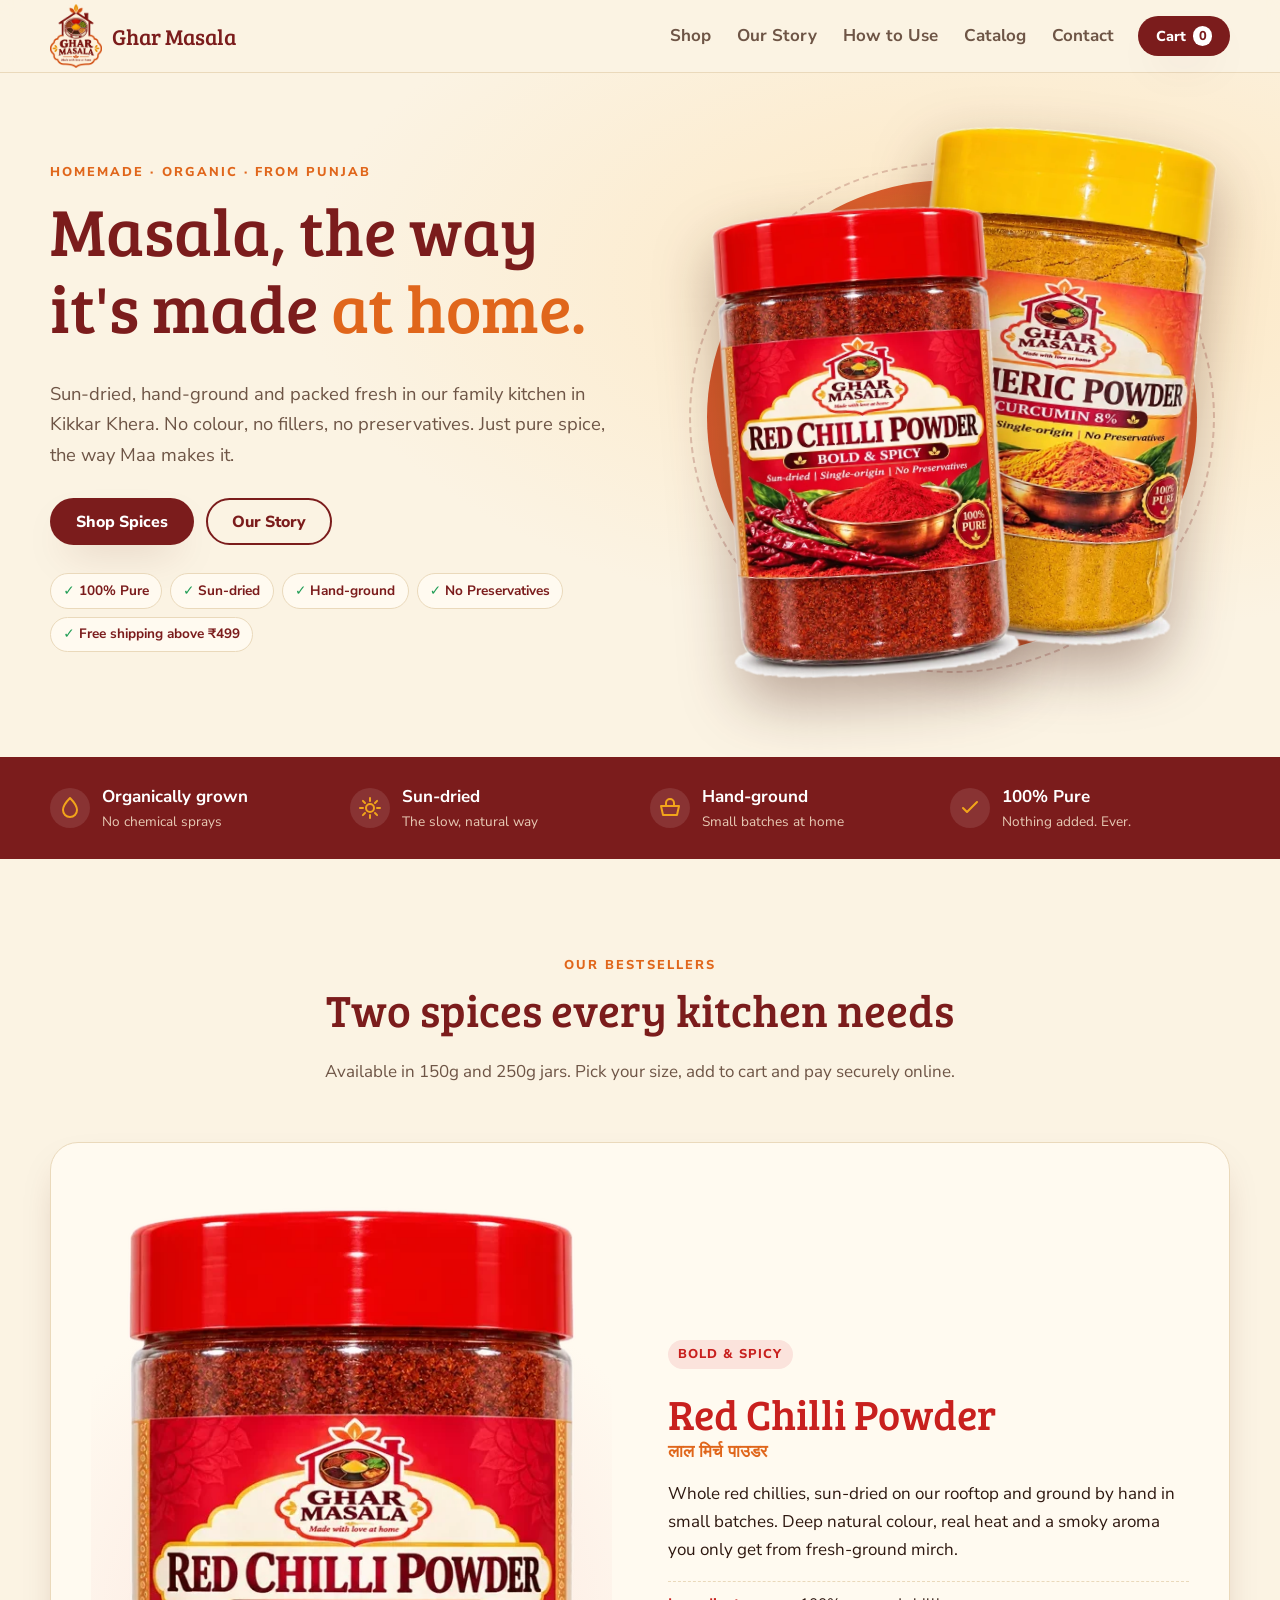
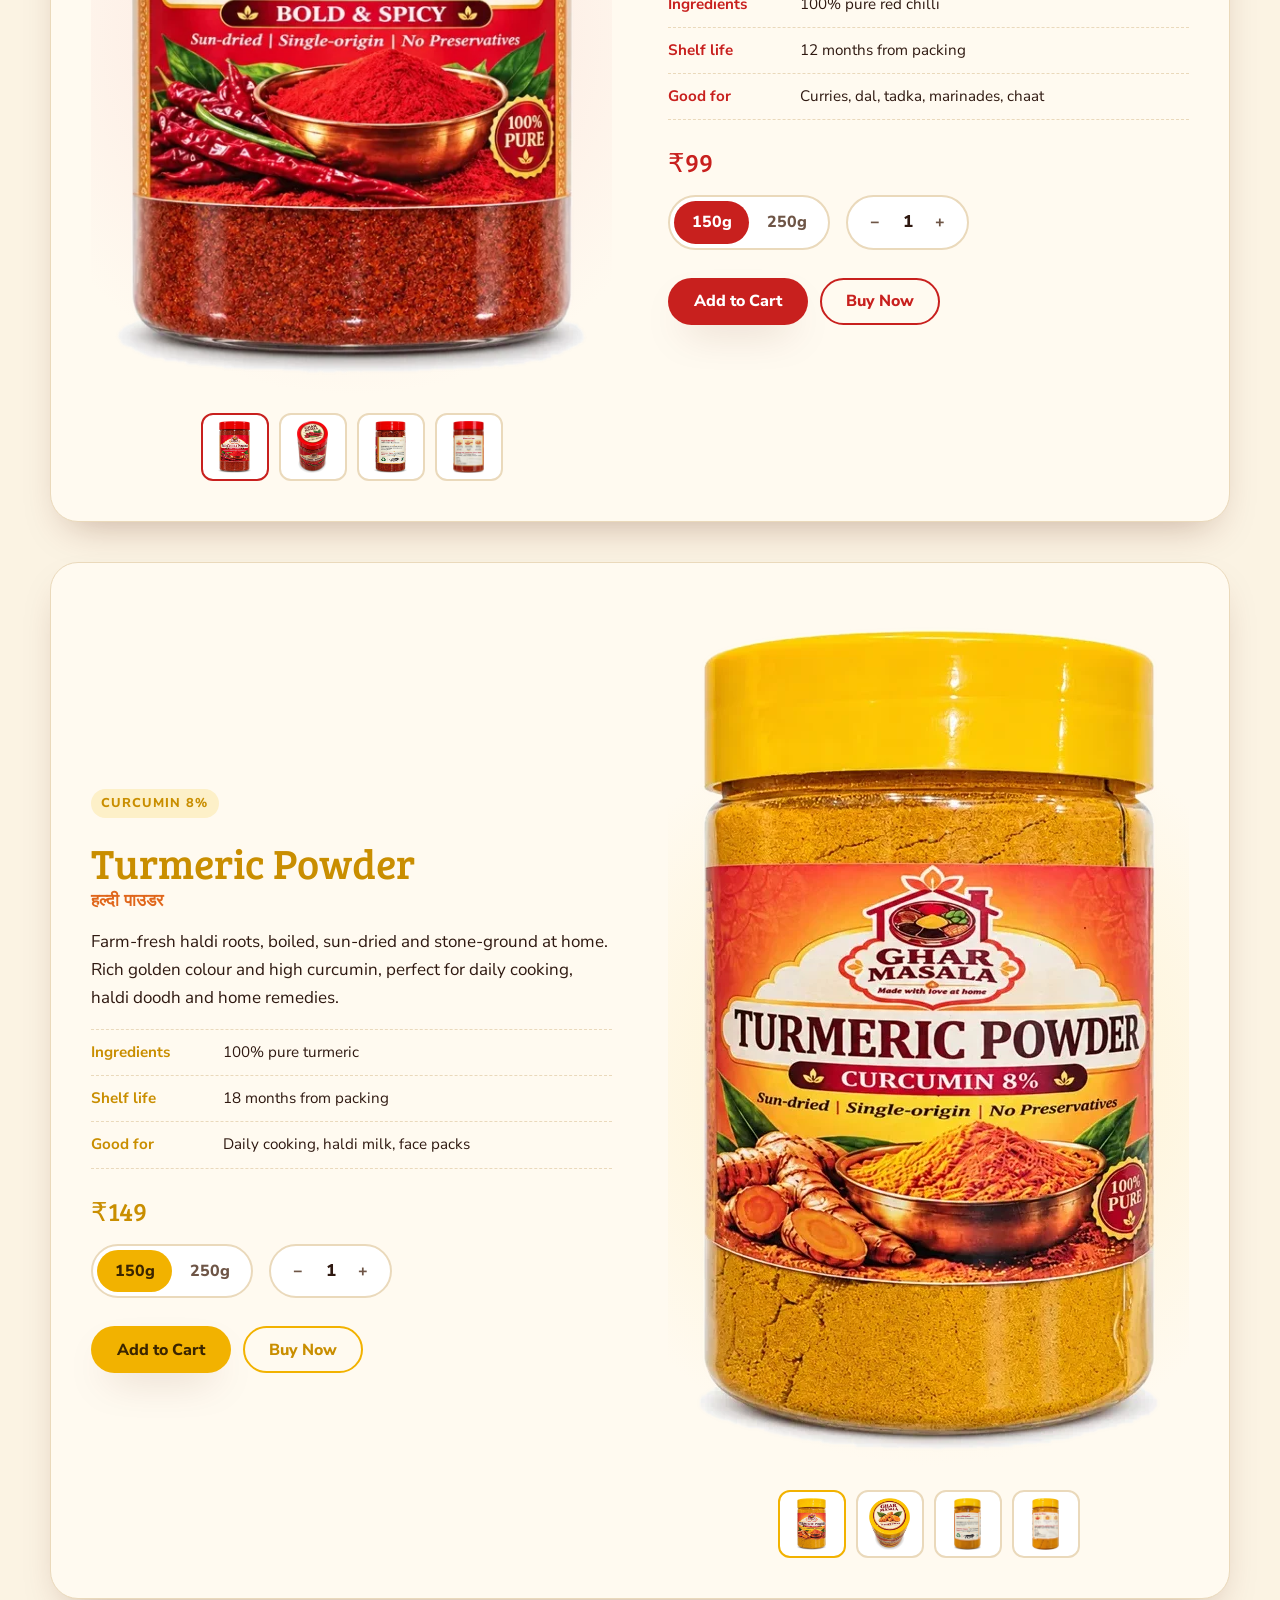
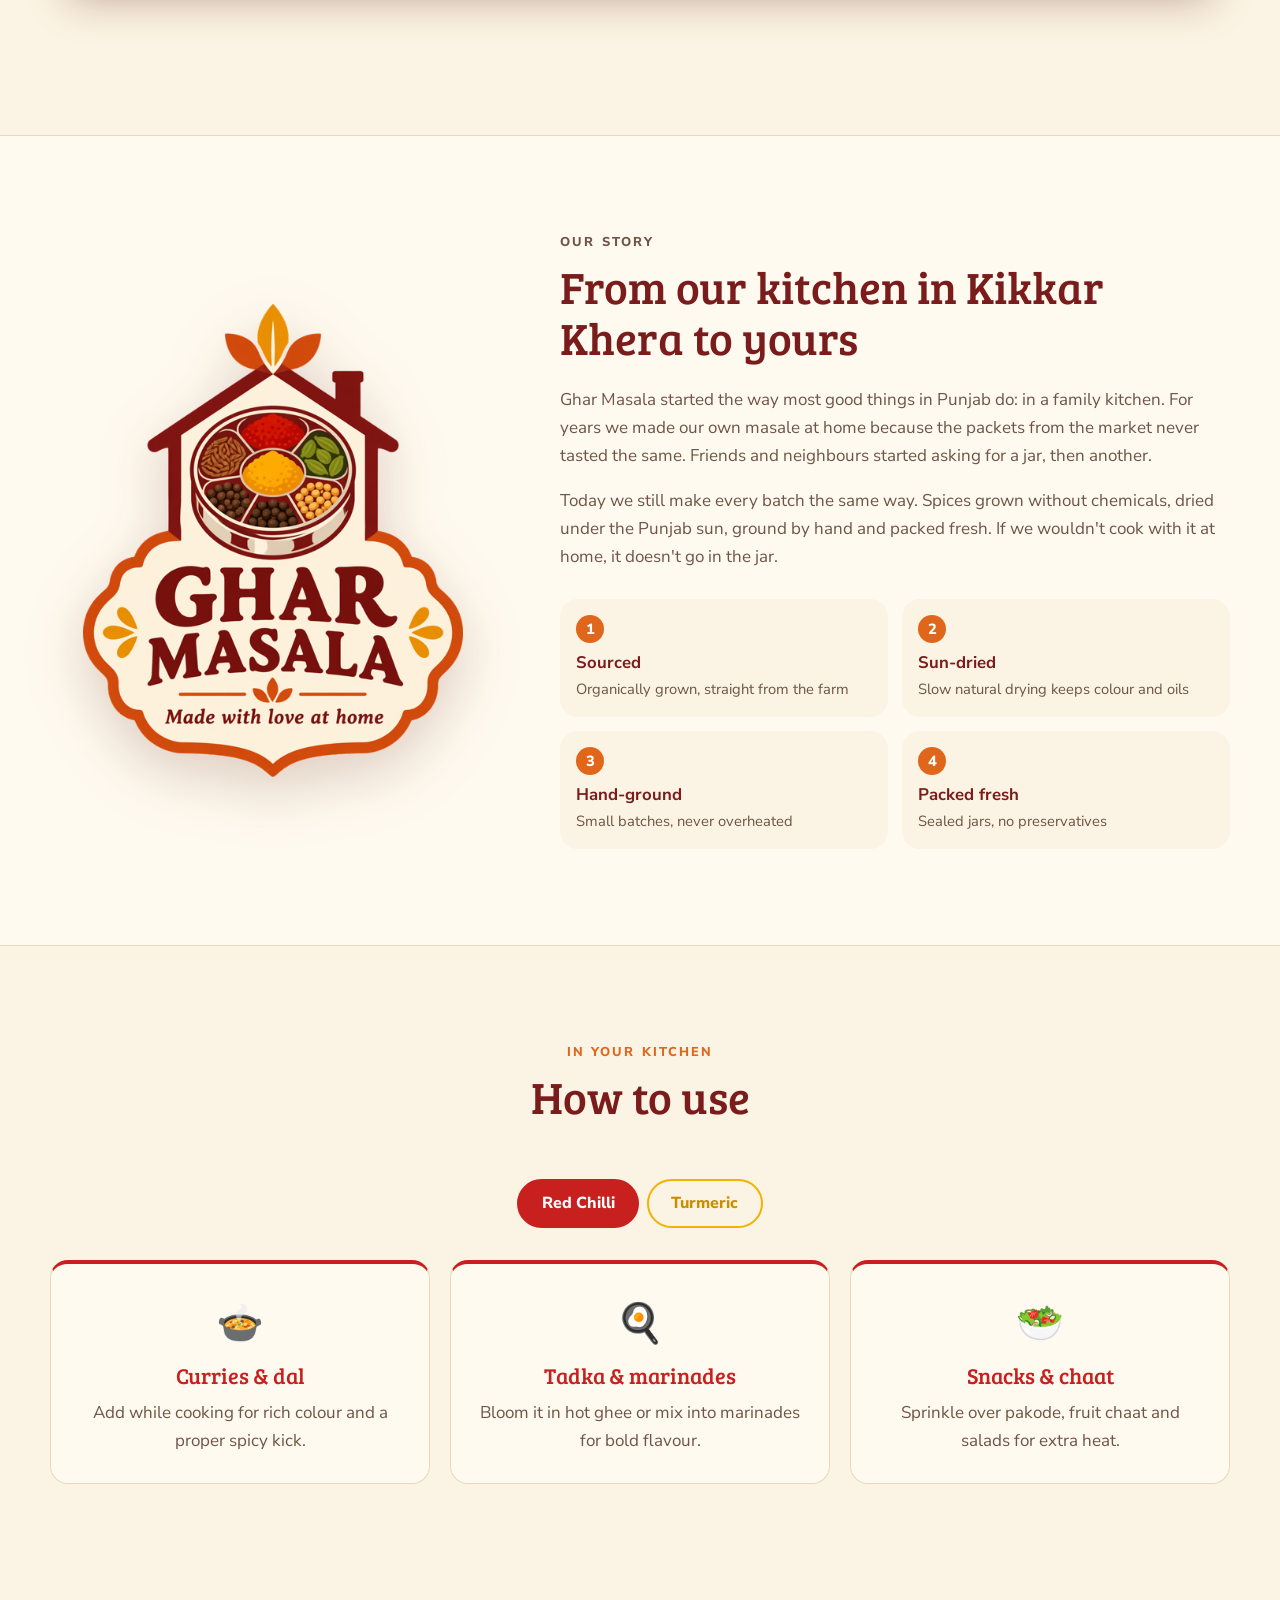
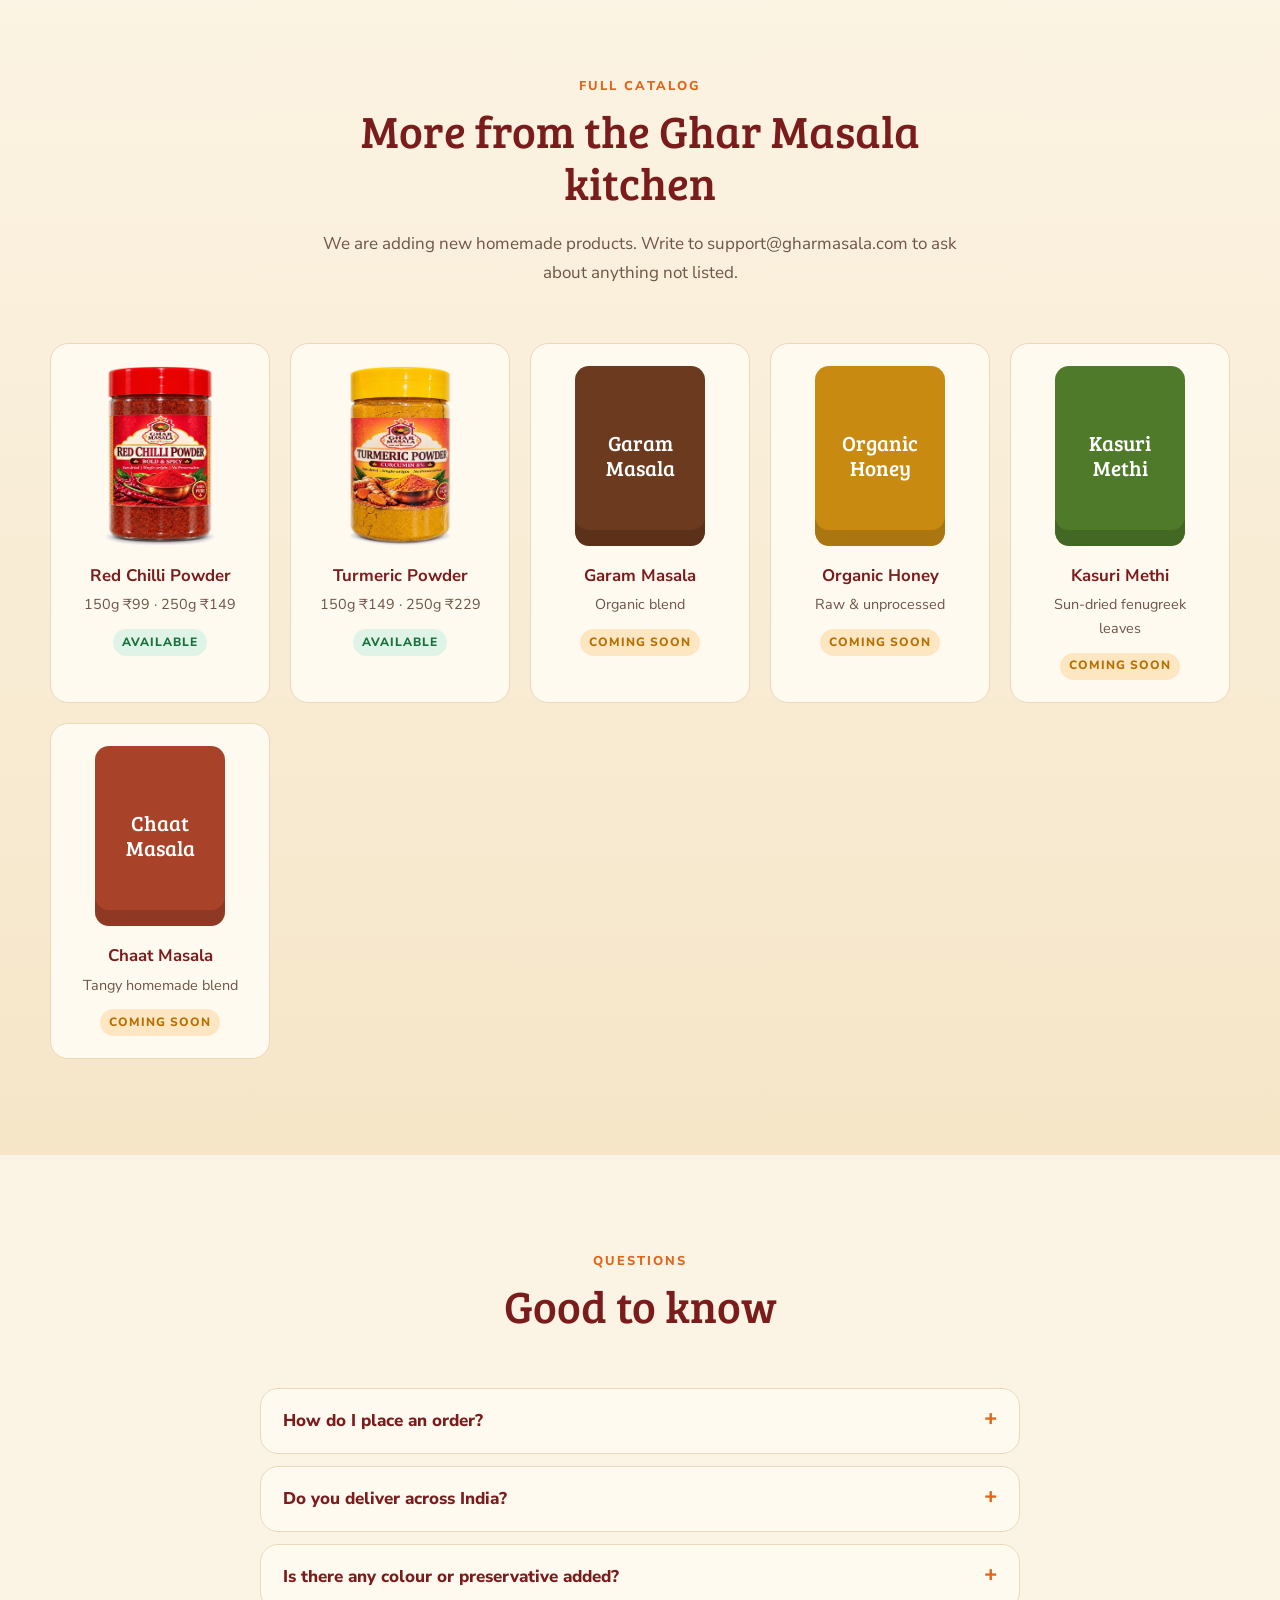
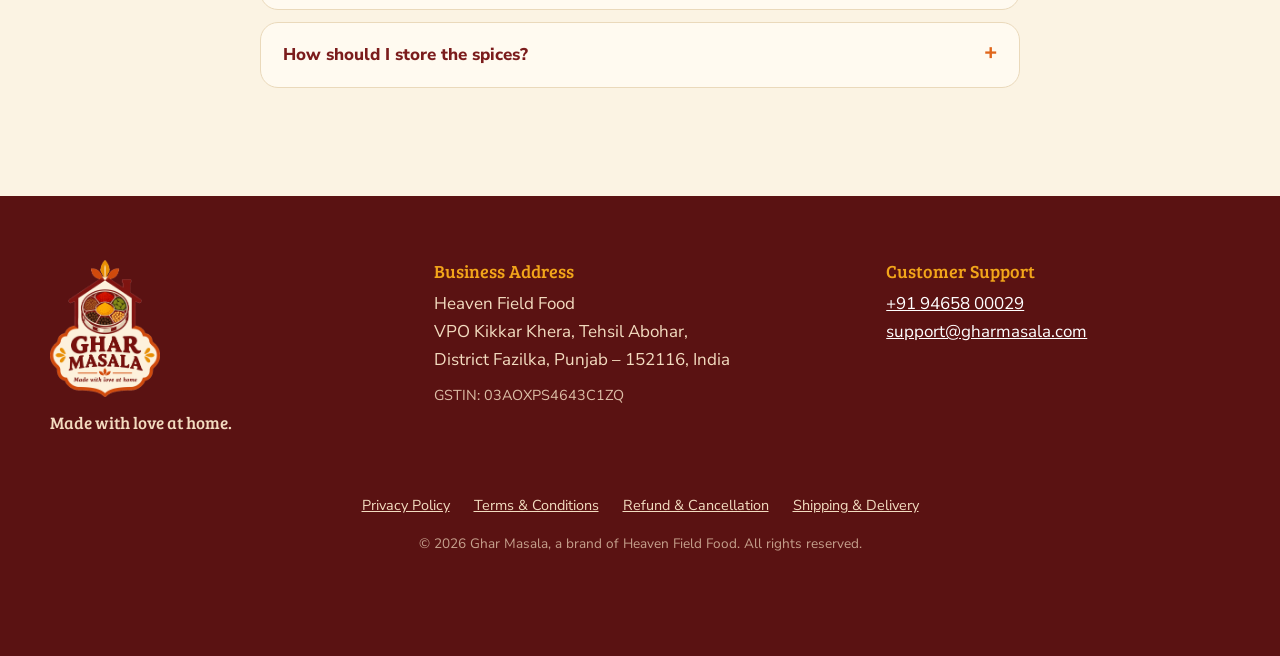
==== index.html @ 35ddaf0a "Ghar Masala website: shop, checkout and PayU payment Static site for gharmasala.com with Red Chilli " ====
<!doctype html>
<html lang="en">
<head>
  <meta charset="utf-8">
  <meta name="viewport" content="width=device-width, initial-scale=1">
  <title>Ghar Masala | Homemade Organic Red Chilli & Turmeric Powder</title>
  <meta name="description" content="Ghar Masala: homemade, hand-ground organic spices from Kikkar Khera, Punjab. Pure Red Chilli Powder and Turmeric Powder, sun-dried, no preservatives. Order online.">
  <meta property="og:title" content="Ghar Masala | Made with love at home">
  <meta property="og:description" content="Homemade, hand-ground organic spices from Punjab. 100% pure, sun-dried, no preservatives.">
  <meta property="og:image" content="https://gharmasala.com/images/chilli-front.webp">
  <meta property="og:url" content="https://gharmasala.com/">
  <meta name="theme-color" content="#7b1c1c">
  <link rel="icon" href="images/favicon.png">
  <link rel="preconnect" href="https://fonts.googleapis.com">
  <link rel="preconnect" href="https://fonts.gstatic.com" crossorigin>
  <link href="https://fonts.googleapis.com/css2?family=Bree+Serif&family=Nunito+Sans:wght@400;600;700;800&display=swap" rel="stylesheet">
  <link rel="stylesheet" href="style.css">
</head>
<body>

<header class="nav">
  <div class="wrap nav-in">
    <a href="#top" class="brand" aria-label="Ghar Masala home"><img src="images/logo.png" alt="Ghar Masala logo" width="52" height="52"><span>Ghar Masala</span></a>
    <nav class="links" aria-label="Main">
      <a href="#shop">Shop</a>
      <a href="#story">Our Story</a>
      <a href="#use">How to Use</a>
      <a href="#catalog">Catalog</a>
      <a href="#contact">Contact</a>
    </nav>
    <a class="btn btn-sm btn-primary cart-link" href="checkout.html">Cart <span class="cart-n">0</span></a>
  </div>
</header>

<main id="top">

  <!-- HERO -->
  <section class="hero">
    <div class="wrap hero-in">
      <div class="hero-copy reveal">
        <p class="eyebrow">Homemade · Organic · From Punjab</p>
        <h1>Masala, the way it's made <em>at home.</em></h1>
        <p class="lead">Sun-dried, hand-ground and packed fresh in our family kitchen in Kikkar Khera. No colour, no fillers, no preservatives. Just pure spice, the way Maa makes it.</p>
        <div class="cta">
          <a href="#shop" class="btn btn-primary">Shop Spices</a>
          <a href="#story" class="btn btn-ghost">Our Story</a>
        </div>
        <ul class="chips">
          <li>100% Pure</li><li>Sun-dried</li><li>Hand-ground</li><li>No Preservatives</li><li>Free shipping above ₹499</li>
        </ul>
      </div>
      <div class="hero-art reveal">
        <div class="sun" aria-hidden="true"></div>
        <img class="jar jar-back" src="images/turmeric-front.webp" alt="Ghar Masala Turmeric Powder jar" width="600" height="840">
        <img class="jar jar-front" src="images/chilli-front.webp" alt="Ghar Masala Red Chilli Powder jar" width="600" height="840">
      </div>
    </div>
  </section>

  <!-- TRUST STRIP -->
  <section class="strip" aria-label="Why Ghar Masala">
    <div class="wrap strip-in">
      <div><svg viewBox="0 0 24 24" aria-hidden="true"><path d="M12 2C7 7 5 10 5 14a7 7 0 0 0 14 0c0-4-2-7-7-12Z"/></svg><b>Organically grown</b><span>No chemical sprays</span></div>
      <div><svg viewBox="0 0 24 24" aria-hidden="true"><circle cx="12" cy="12" r="4"/><path d="M12 2v3M12 19v3M2 12h3M19 12h3M4.9 4.9 7 7M17 17l2.1 2.1M4.9 19.1 7 17M17 7l2.1-2.1"/></svg><b>Sun-dried</b><span>The slow, natural way</span></div>
      <div><svg viewBox="0 0 24 24" aria-hidden="true"><path d="M3 10h18l-2 9H5l-2-9ZM8 10V7a4 4 0 0 1 8 0v3"/></svg><b>Hand-ground</b><span>Small batches at home</span></div>
      <div><svg viewBox="0 0 24 24" aria-hidden="true"><path d="m5 12 4 4 10-10"/></svg><b>100% Pure</b><span>Nothing added. Ever.</span></div>
    </div>
  </section>

  <!-- SHOP -->
  <section id="shop" class="section">
    <div class="wrap">
      <header class="sec-head reveal">
        <p class="eyebrow">Our Bestsellers</p>
        <h2>Two spices every kitchen needs</h2>
        <p>Available in 150g and 250g jars. Pick your size, add to cart and pay securely online.</p>
      </header>

      <article class="product chilli reveal" data-id="chilli" data-name="Red Chilli Powder">
        <div class="gallery">
          <div class="main-img"><img src="images/chilli-front.webp" alt="Red Chilli Powder jar, front" width="600" height="840"></div>
          <div class="thumbs">
            <button class="on" data-src="images/chilli-front.webp" aria-label="Front view"><img src="images/chilli-front.webp" alt=""></button>
            <button data-src="images/chilli-top.webp" aria-label="Top view"><img src="images/chilli-top.webp" alt=""></button>
            <button data-src="images/chilli-ingredients.webp" aria-label="Ingredients label"><img src="images/chilli-ingredients.webp" alt=""></button>
            <button data-src="images/chilli-howto.webp" aria-label="How to use label"><img src="images/chilli-howto.webp" alt=""></button>
          </div>
        </div>
        <div class="info">
          <p class="tag">Bold &amp; Spicy</p>
          <h3>Red Chilli Powder</h3>
          <p class="hindi">लाल मिर्च पाउडर</p>
          <p>Whole red chillies, sun-dried on our rooftop and ground by hand in small batches. Deep natural colour, real heat and a smoky aroma you only get from fresh-ground mirch.</p>
          <ul class="facts">
            <li><b>Ingredients</b>100% pure red chilli</li>
            <li><b>Shelf life</b>12 months from packing</li>
            <li><b>Good for</b>Curries, dal, tadka, marinades, chaat</li>
          </ul>
          <div class="buy">
            <p class="price" aria-live="polite"></p>
            <div class="sizes" role="radiogroup" aria-label="Size">
              <button role="radio" aria-checked="true" data-size="150g">150g</button>
              <button role="radio" aria-checked="false" data-size="250g">250g</button>
            </div>
            <div class="qty"><button data-q="-1" aria-label="Less">−</button><output>1</output><button data-q="1" aria-label="More">+</button></div>
          </div>
          <div class="cta">
            <button class="btn btn-primary add">Add to Cart</button>
            <button class="btn btn-ghost now">Buy Now</button>
          </div>
        </div>
      </article>

      <article class="product haldi flip reveal" data-id="haldi" data-name="Turmeric Powder">
        <div class="gallery">
          <div class="main-img"><img src="images/turmeric-front.webp" alt="Turmeric Powder jar, front" width="600" height="840"></div>
          <div class="thumbs">
            <button class="on" data-src="images/turmeric-front.webp" aria-label="Front view"><img src="images/turmeric-front.webp" alt=""></button>
            <button data-src="images/turmeric-top.webp" aria-label="Top view"><img src="images/turmeric-top.webp" alt=""></button>
            <button data-src="images/turmeric-ingredients.webp" aria-label="Ingredients label"><img src="images/turmeric-ingredients.webp" alt=""></button>
            <button data-src="images/turmeric-howto.webp" aria-label="How to use label"><img src="images/turmeric-howto.webp" alt=""></button>
          </div>
        </div>
        <div class="info">
          <p class="tag">Curcumin 8%</p>
          <h3>Turmeric Powder</h3>
          <p class="hindi">हल्दी पाउडर</p>
          <p>Farm-fresh haldi roots, boiled, sun-dried and stone-ground at home. Rich golden colour and high curcumin, perfect for daily cooking, haldi doodh and home remedies.</p>
          <ul class="facts">
            <li><b>Ingredients</b>100% pure turmeric</li>
            <li><b>Shelf life</b>18 months from packing</li>
            <li><b>Good for</b>Daily cooking, haldi milk, face packs</li>
          </ul>
          <div class="buy">
            <p class="price" aria-live="polite"></p>
            <div class="sizes" role="radiogroup" aria-label="Size">
              <button role="radio" aria-checked="true" data-size="150g">150g</button>
              <button role="radio" aria-checked="false" data-size="250g">250g</button>
            </div>
            <div class="qty"><button data-q="-1" aria-label="Less">−</button><output>1</output><button data-q="1" aria-label="More">+</button></div>
          </div>
          <div class="cta">
            <button class="btn btn-primary add">Add to Cart</button>
            <button class="btn btn-ghost now">Buy Now</button>
          </div>
        </div>
      </article>
    </div>
  </section>

  <!-- STORY -->
  <section id="story" class="section story">
    <div class="wrap story-in">
      <div class="story-art reveal"><img src="images/logo.png" alt="Ghar Masala, made with love at home" width="600" height="660"></div>
      <div class="reveal">
        <p class="eyebrow">Our Story</p>
        <h2>From our kitchen in Kikkar Khera to yours</h2>
        <p>Ghar Masala started the way most good things in Punjab do: in a family kitchen. For years we made our own masale at home because the packets from the market never tasted the same. Friends and neighbours started asking for a jar, then another.</p>
        <p>Today we still make every batch the same way. Spices grown without chemicals, dried under the Punjab sun, ground by hand and packed fresh. If we wouldn't cook with it at home, it doesn't go in the jar.</p>
        <ol class="steps">
          <li><span>1</span><b>Sourced</b>Organically grown, straight from the farm</li>
          <li><span>2</span><b>Sun-dried</b>Slow natural drying keeps colour and oils</li>
          <li><span>3</span><b>Hand-ground</b>Small batches, never overheated</li>
          <li><span>4</span><b>Packed fresh</b>Sealed jars, no preservatives</li>
        </ol>
      </div>
    </div>
  </section>

  <!-- HOW TO USE -->
  <section id="use" class="section">
    <div class="wrap">
      <header class="sec-head reveal">
        <p class="eyebrow">In Your Kitchen</p>
        <h2>How to use</h2>
      </header>
      <div class="tabs reveal" role="tablist" aria-label="Choose spice">
        <button role="tab" aria-selected="true" aria-controls="use-chilli" id="t-chilli" class="chilli">Red Chilli</button>
        <button role="tab" aria-selected="false" aria-controls="use-haldi" id="t-haldi" class="haldi">Turmeric</button>
      </div>
      <div id="use-chilli" role="tabpanel" aria-labelledby="t-chilli" class="uses chilli">
        <div class="use"><span aria-hidden="true">🍲</span><h3>Curries &amp; dal</h3><p>Add while cooking for rich colour and a proper spicy kick.</p></div>
        <div class="use"><span aria-hidden="true">🍳</span><h3>Tadka &amp; marinades</h3><p>Bloom it in hot ghee or mix into marinades for bold flavour.</p></div>
        <div class="use"><span aria-hidden="true">🥗</span><h3>Snacks &amp; chaat</h3><p>Sprinkle over pakode, fruit chaat and salads for extra heat.</p></div>
      </div>
      <div id="use-haldi" role="tabpanel" aria-labelledby="t-haldi" class="uses haldi" hidden>
        <div class="use"><span aria-hidden="true">🍛</span><h3>Daily cooking</h3><p>A pinch in sabzi, dal and rice for flavour, colour and goodness.</p></div>
        <div class="use"><span aria-hidden="true">🥛</span><h3>Haldi doodh</h3><p>Mix half a teaspoon into warm milk for everyday wellness.</p></div>
        <div class="use"><span aria-hidden="true">✨</span><h3>Face packs</h3><p>Mix with besan and curd for a natural, healthy glow.</p></div>
      </div>
    </div>
  </section>

  <!-- CATALOG -->
  <section id="catalog" class="section catalog">
    <div class="wrap">
      <header class="sec-head reveal">
        <p class="eyebrow">Full Catalog</p>
        <h2>More from the Ghar Masala kitchen</h2>
        <p>We are adding new homemade products. Write to support@gharmasala.com to ask about anything not listed.</p>
      </header>
      <div class="grid">
        <a class="card reveal" href="#shop"><img src="images/chilli-front.webp" alt="" loading="lazy"><b>Red Chilli Powder</b><span>150g ₹99 · 250g ₹149</span><em class="ok">Available</em></a>
        <a class="card reveal" href="#shop"><img src="images/turmeric-front.webp" alt="" loading="lazy"><b>Turmeric Powder</b><span>150g ₹149 · 250g ₹229</span><em class="ok">Available</em></a>
        <div class="card soon reveal"><div class="ph" style="--c:#6b3a1f">Garam<br>Masala</div><b>Garam Masala</b><span>Organic blend</span><em>Coming soon</em></div>
        <div class="card soon reveal"><div class="ph" style="--c:#c98a12">Organic<br>Honey</div><b>Organic Honey</b><span>Raw &amp; unprocessed</span><em>Coming soon</em></div>
        <div class="card soon reveal"><div class="ph" style="--c:#4f7a2a">Kasuri<br>Methi</div><b>Kasuri Methi</b><span>Sun-dried fenugreek leaves</span><em>Coming soon</em></div>
        <div class="card soon reveal"><div class="ph" style="--c:#a8432a">Chaat<br>Masala</div><b>Chaat Masala</b><span>Tangy homemade blend</span><em>Coming soon</em></div>
      </div>
    </div>
  </section>

  <!-- FAQ -->
  <section class="section faq">
    <div class="wrap narrow">
      <header class="sec-head reveal"><p class="eyebrow">Questions</p><h2>Good to know</h2></header>
      <details class="reveal"><summary>How do I place an order?</summary><p>Choose your spice and size, tap <b>Add to Cart</b>, then <b>Checkout</b>. Fill in your delivery address and pay securely online by UPI, card, net banking or wallet through PayU.</p></details>
      <details class="reveal"><summary>Do you deliver across India?</summary><p>Yes. We ship across India. Shipping is a flat ₹60 per order, and <b>FREE on orders of ₹499 and above</b>.</p></details>
      <details class="reveal"><summary>Is there any colour or preservative added?</summary><p>No. Our Red Chilli Powder is 100% red chilli and our Turmeric Powder is 100% turmeric. Nothing else goes in.</p></details>
      <details class="reveal"><summary>How should I store the spices?</summary><p>Keep the jar tightly closed in a cool, dry place away from sunlight. Use a dry spoon. Red Chilli lasts 12 months and Turmeric 18 months from packing.</p></details>
    </div>
  </section>

</main>

<!-- CONTACT / FOOTER -->
<footer id="contact" class="footer">
  <div class="wrap foot-in">
    <div>
      <img src="images/logo.png" alt="Ghar Masala" width="110" height="121" loading="lazy">
      <p class="foot-tag">Made with love at home.</p>
    </div>
    <div>
      <h3>Business Address</h3>
      <address>Heaven Field Food<br>VPO Kikkar Khera, Tehsil Abohar,<br>District Fazilka, Punjab – 152116, India</address>
      <p class="gst">GSTIN: 03AOXPS4643C1ZQ</p>
    </div>
    <div>
      <h3>Customer Support</h3>
      <p><a href="tel:+919465800029">+91 94658 00029</a><br><a href="mailto:support@gharmasala.com">support@gharmasala.com</a></p>
    </div>
  </div>
  <nav class="legal" aria-label="Policies">
    <a href="policies.html#privacy">Privacy Policy</a>
    <a href="policies.html#terms">Terms &amp; Conditions</a>
    <a href="policies.html#refund">Refund &amp; Cancellation</a>
    <a href="policies.html#shipping">Shipping &amp; Delivery</a>
  </nav>
  <p class="copy">© <span id="yr">2026</span> Ghar Masala, a brand of Heaven Field Food. All rights reserved.</p>
</footer>

<!-- ORDER BAR -->
<div class="order" hidden>
  <div class="order-in">
    <div><b class="order-count"></b><span class="order-list"></span></div>
    <button class="order-clear" aria-label="Clear cart">Clear</button>
    <a class="btn btn-primary order-send" href="checkout.html">Checkout</a>
  </div>
</div>

<script src="script.js"></script>
</body>
</html>
---- style.css ----
:root {
  --maroon: #7b1c1c;
  --maroon-dk: #5a1212;
  --saffron: #e0661b;
  --gold: #f2a51a;
  --chilli: #c8201e;
  --haldi: #f4b400;
  --haldi-deep: #b86e00;
  --cream: #fbf3e3;
  --paper: #fffaf0;
  --ink: #2e1810;
  --muted: #6e5546;
  --line: #ead9bb;
  --wa: #1f9d55;
  --r: 18px;
  --shadow: 0 18px 40px -18px rgba(91, 30, 10, .35);
}

* { box-sizing: border-box; }
html { scroll-behavior: smooth; scroll-padding-top: 80px; }
body {
  margin: 0;
  font: 400 17px/1.65 "Nunito Sans", system-ui, sans-serif;
  color: var(--ink);
  background: var(--cream);
}
img { max-width: 100%; height: auto; display: block; }
a { color: inherit; }
h1, h2, h3 { font-family: "Bree Serif", Georgia, serif; font-weight: 400; color: var(--maroon); line-height: 1.15; margin: 0 0 .5em; }
h1 { font-size: clamp(2.4rem, 5.5vw, 4.2rem); }
h2 { font-size: clamp(1.9rem, 3.6vw, 2.8rem); }
h3 { font-size: 1.35rem; }
p { margin: 0 0 1em; }
.wrap { width: min(1180px, 100% - 32px); margin-inline: auto; }
.narrow { width: min(760px, 100% - 32px); }
.eyebrow { font-weight: 800; font-size: .8rem; letter-spacing: .16em; text-transform: uppercase; color: var(--saffron); margin-bottom: .6em; }

/* buttons */
.btn {
  display: inline-flex; align-items: center; justify-content: center; gap: .5em;
  padding: .85em 1.5em; border-radius: 999px; border: 2px solid transparent;
  font: inherit; font-weight: 800; font-size: 1rem; line-height: 1; text-decoration: none; cursor: pointer;
  transition: transform .2s, background .2s, box-shadow .2s;
}
.btn:hover { transform: translateY(-2px); }
.btn:focus-visible, button:focus-visible, a:focus-visible { outline: 3px solid var(--gold); outline-offset: 3px; }
.btn-primary { background: var(--maroon); color: #fff; box-shadow: var(--shadow); }
.btn-primary:hover { background: var(--maroon-dk); }
.btn-ghost { border-color: var(--maroon); color: var(--maroon); background: transparent; }
.btn-ghost:hover { background: var(--maroon); color: #fff; }
.btn-sm { padding: .6em 1.1em; font-size: .9rem; }

/* nav */
.nav { position: sticky; top: 0; z-index: 20; background: rgba(251, 243, 227, .9); backdrop-filter: blur(10px); border-bottom: 1px solid var(--line); }
.nav-in { display: flex; align-items: center; gap: 24px; height: 72px; }
.brand { display: flex; align-items: center; gap: 10px; text-decoration: none; font: 1.35rem "Bree Serif", serif; color: var(--maroon); }
.links { display: flex; gap: 26px; margin-left: auto; }
.links a { text-decoration: none; font-weight: 700; color: var(--muted); }
.links a:hover { color: var(--maroon); }
@media (max-width: 860px) { .links { display: none; } .nav-in > .btn { margin-left: auto; } }

/* hero */
.hero { overflow: hidden; background: radial-gradient(1200px 600px at 80% 30%, #fde7c2 0%, transparent 60%); }
.hero-in { display: grid; grid-template-columns: 1.05fr 1fr; align-items: center; gap: 40px; padding: 64px 0 80px; }
.hero h1 em { font-style: normal; color: var(--saffron); }
.lead { font-size: 1.15rem; color: var(--muted); max-width: 34em; }
.cta { display: flex; flex-wrap: wrap; gap: 12px; margin: 28px 0; }
.chips { list-style: none; padding: 0; margin: 0; display: flex; flex-wrap: wrap; gap: 8px; }
.chips li { padding: .4em .9em; border-radius: 999px; background: var(--paper); border: 1px solid var(--line); font-weight: 700; font-size: .85rem; color: var(--maroon); }
.chips li::before { content: "✓ "; color: var(--wa); }
.hero-art { position: relative; height: 540px; }
.sun { position: absolute; inset: 8% 6% 4%; border-radius: 50%; background: radial-gradient(circle, var(--gold) 0%, var(--saffron) 55%, var(--chilli) 100%); opacity: .9; }
.sun::after { content: ""; position: absolute; inset: -18px; border-radius: 50%; border: 2px dashed rgba(123, 28, 28, .25); animation: spin 60s linear infinite; }
.jar { position: absolute; bottom: 0; width: 52%; filter: drop-shadow(0 24px 30px rgba(60, 15, 5, .35)); }
.jar-back { right: 6%; bottom: 6%; transform: rotate(6deg); }
.jar-front { left: 8%; transform: rotate(-4deg); animation: bob 6s ease-in-out infinite; }
@keyframes spin { to { transform: rotate(360deg); } }
@keyframes bob { 50% { transform: rotate(-4deg) translateY(-12px); } }
@media (max-width: 860px) {
  .hero-in { grid-template-columns: 1fr; padding-top: 32px; }
  .hero-art { height: 380px; order: -1; }
}

/* strip */
.strip { background: var(--maroon); color: #fbe9d0; }
.strip-in { display: grid; grid-template-columns: repeat(4, 1fr); gap: 20px; padding: 26px 0; }
.strip-in div { display: grid; grid-template-columns: 40px 1fr; column-gap: 12px; align-items: center; }
.strip svg { grid-row: span 2; width: 40px; height: 40px; padding: 8px; border-radius: 50%; background: rgba(255, 255, 255, .1); fill: none; stroke: var(--gold); stroke-width: 2; stroke-linecap: round; stroke-linejoin: round; }
.strip b { color: #fff; }
.strip span { font-size: .85rem; opacity: .85; }
@media (max-width: 860px) { .strip-in { grid-template-columns: 1fr 1fr; } }

/* sections */
.section { padding: 96px 0; }
.sec-head { text-align: center; max-width: 640px; margin: 0 auto 56px; }
.sec-head p:last-child { color: var(--muted); }

/* product */
.product { display: grid; grid-template-columns: 1fr 1fr; gap: 56px; align-items: center; background: var(--paper); border: 1px solid var(--line); border-radius: 28px; padding: 40px; margin-bottom: 40px; box-shadow: var(--shadow); }
.product.flip .gallery { order: 2; }
.main-img { background: radial-gradient(circle at 50% 55%, var(--soft) 0%, transparent 70%); border-radius: var(--r); aspect-ratio: 1; display: grid; place-items: center; padding: 24px; }
.main-img img { max-height: 100%; width: auto; transition: opacity .25s; }
.thumbs { display: flex; gap: 10px; justify-content: center; margin-top: 14px; }
.thumbs button { width: 68px; height: 68px; padding: 6px; border-radius: 12px; border: 2px solid var(--line); background: #fff; cursor: pointer; }
.thumbs button.on { border-color: var(--tone); }
.thumbs img { width: 100%; height: 100%; object-fit: contain; }
.tag { display: inline-block; padding: .3em .8em; border-radius: 999px; background: var(--soft); color: var(--tone); font-weight: 800; font-size: .8rem; letter-spacing: .08em; text-transform: uppercase; }
.info h3 { font-size: clamp(2rem, 3.4vw, 2.6rem); margin: .2em 0 0; }
.hindi { color: var(--saffron); font-weight: 700; margin-bottom: .8em; }
.facts { list-style: none; padding: 0; margin: 0 0 24px; border-top: 1px dashed var(--line); }
.facts li { display: grid; grid-template-columns: 120px 1fr; gap: 12px; padding: 10px 0; border-bottom: 1px dashed var(--line); font-size: .95rem; }
.facts b { color: var(--maroon); }
.buy { display: flex; flex-wrap: wrap; gap: 16px; align-items: center; }
.sizes, .qty { display: inline-flex; border: 2px solid var(--line); border-radius: 999px; padding: 4px; background: #fff; }
.sizes button, .qty button { border: 0; background: none; font: inherit; font-weight: 800; font-size: 1rem; padding: .5em 1.1em; border-radius: 999px; cursor: pointer; color: var(--muted); }
.sizes [aria-checked="true"] { background: var(--tone); color: #fff; }
.qty output { min-width: 2ch; text-align: center; align-self: center; font-weight: 800; }
.product .cta { margin-bottom: 0; }
@media (max-width: 860px) {
  .product { grid-template-columns: 1fr; padding: 22px; gap: 24px; }
  .product.flip .gallery { order: 0; }
  .facts li { grid-template-columns: 96px 1fr; }
}

/* story */
.story { background: var(--paper); border-block: 1px solid var(--line); }
.story-in { display: grid; grid-template-columns: .8fr 1.2fr; gap: 64px; align-items: center; }
.story-art img { margin-inline: auto; max-width: 380px; filter: drop-shadow(0 20px 30px rgba(91, 30, 10, .2)); }
.story p { color: var(--muted); }
.steps { list-style: none; padding: 0; margin: 28px 0 0; display: grid; grid-template-columns: 1fr 1fr; gap: 14px; }
.steps li { background: var(--cream); border-radius: var(--r); padding: 16px; font-size: .92rem; color: var(--muted); }
.steps span { display: inline-grid; place-items: center; width: 28px; height: 28px; border-radius: 50%; background: var(--saffron); color: #fff; font-weight: 800; margin-bottom: 6px; }
.steps b { display: block; color: var(--maroon); font-size: 1.05rem; }
@media (max-width: 860px) { .story-in { grid-template-columns: 1fr; gap: 24px; } .story-art img { max-width: 240px; } }

/* how to use */
.tabs { display: flex; justify-content: center; gap: 8px; margin-bottom: 32px; }
.tabs button { border: 2px solid var(--maroon); background: none; color: var(--maroon); font: inherit; font-weight: 800; font-size: 1rem; padding: .6em 1.4em; border-radius: 999px; cursor: pointer; }
.tabs [aria-selected="true"] { background: var(--maroon); color: #fff; }
.uses { display: grid; grid-template-columns: repeat(3, 1fr); gap: 20px; }
.use { background: var(--paper); border: 1px solid var(--line); border-radius: var(--r); padding: 28px; text-align: center; }
.use span { font-size: 2.4rem; display: block; margin-bottom: 8px; }
.use p { color: var(--muted); margin: 0; }
@media (max-width: 760px) { .uses { grid-template-columns: 1fr; } }

/* catalog */
.catalog { background: linear-gradient(180deg, transparent, #f6e6c8); }
.grid { display: grid; grid-template-columns: repeat(auto-fill, minmax(220px, 1fr)); gap: 20px; }
.card { display: flex; flex-direction: column; align-items: center; text-align: center; gap: 4px; padding: 22px; background: var(--paper); border: 1px solid var(--line); border-radius: var(--r); text-decoration: none; transition: transform .2s, box-shadow .2s; }
.card:hover { transform: translateY(-4px); box-shadow: var(--shadow); }
.card img, .card .ph { height: 180px; width: auto; margin-bottom: 12px; }
.card .ph { width: 130px; display: grid; place-items: center; border-radius: 14px; background: var(--c); color: #fff; font: 1.3rem/1.2 "Bree Serif", serif; box-shadow: inset 0 -16px 0 rgba(0, 0, 0, .15); }
.card b { font-size: 1.05rem; color: var(--maroon); }
.card span { color: var(--muted); font-size: .9rem; }
.card em { font-style: normal; font-size: .75rem; font-weight: 800; text-transform: uppercase; letter-spacing: .08em; padding: .3em .8em; border-radius: 999px; margin-top: 8px; background: #fde7c2; color: var(--haldi-deep); }
.card em.ok { background: #dff3e6; color: #17703d; }

/* faq */
details { background: var(--paper); border: 1px solid var(--line); border-radius: var(--r); padding: 18px 22px; margin-bottom: 12px; }
summary { cursor: pointer; font-weight: 800; color: var(--maroon); list-style: none; display: flex; justify-content: space-between; gap: 12px; }
summary::after { content: "+"; font-size: 1.4rem; line-height: 1; color: var(--saffron); }
details[open] summary::after { content: "−"; }
details p { margin: 12px 0 0; color: var(--muted); }

/* footer */
.footer { background: var(--maroon-dk); color: #f3dcc0; padding: 64px 0 100px; }
.foot-in { display: grid; grid-template-columns: 1fr 1.2fr 1fr; gap: 40px; align-items: start; }
.footer h3 { color: var(--gold); font-size: 1.15rem; }
.footer address { font-style: normal; }
.footer a { color: #fff; }
.foot-tag { font-family: "Bree Serif", serif; margin-top: 12px; }
.copy { text-align: center; margin: 48px 0 0; font-size: .85rem; opacity: .7; }
@media (max-width: 760px) { .foot-in { grid-template-columns: 1fr; } }

/* order bar */
.order { position: fixed; left: 0; right: 0; bottom: 16px; z-index: 30; display: flex; justify-content: center; padding: 0 16px; }
.order[hidden] { display: none; }
.order-in { display: flex; align-items: center; gap: 14px; background: var(--ink); color: #fff; border-radius: 999px; padding: 10px 10px 10px 24px; box-shadow: 0 20px 40px -10px rgba(0, 0, 0, .5); max-width: 720px; width: 100%; }
.order-in > div { flex: 1; min-width: 0; }
.order-count { display: block; }
.order-list { display: block; font-size: .82rem; opacity: .75; white-space: nowrap; overflow: hidden; text-overflow: ellipsis; }
.order-clear { background: none; border: 0; color: #fff; opacity: .7; cursor: pointer; font: inherit; text-decoration: underline; }
@media (max-width: 560px) { .order-in { border-radius: 20px; flex-wrap: wrap; } .order-send { width: 100%; } }

/* reveal */
.reveal { opacity: 0; transform: translateY(24px); transition: opacity .7s ease, transform .7s ease; }
.reveal.in { opacity: 1; transform: none; }
@media (prefers-reduced-motion: reduce) {
  html { scroll-behavior: auto; }
  .reveal { opacity: 1; transform: none; transition: none; }
  .jar-front, .sun::after { animation: none; }
}

/* spice colours: .chilli = red, .haldi = yellow (product cards + how-to-use) */
.chilli { --tone: #c8201e; --tone-text: #c8201e; --on-tone: #fff; --soft: #fbe3dc; }
.haldi { --tone: #f2b200; --tone-text: #c98e00; --on-tone: #3b2500; --soft: #fdf0c8; }
.product .info h3, .product .facts b, .product .tag { color: var(--tone-text); }
.product .sizes [aria-checked="true"] { color: var(--on-tone); }
.product .add { background: var(--tone); color: var(--on-tone); }
.product .now { border-color: var(--tone); color: var(--tone-text); }
.product .add:hover, .product .now:hover { background: var(--tone); color: var(--on-tone); filter: brightness(.94); }
.tabs button { border-color: var(--tone); color: var(--tone-text); }
.tabs [aria-selected="true"] { background: var(--tone); color: var(--on-tone); }
.uses[hidden] { display: none; }
.uses h3 { color: var(--tone-text); }
.uses .use { border-top: 4px solid var(--tone); }

/* footer legal + policies page */
.gst { margin-top: 10px; font-size: .9rem; opacity: .85; }
.legal { display: flex; flex-wrap: wrap; justify-content: center; gap: 8px 24px; margin-top: 40px; font-size: .9rem; }
.legal a { color: #f3dcc0; }
.legal + .copy { margin-top: 16px; }
.policy { padding: 64px 0 96px; }
.policy section { background: var(--paper); border: 1px solid var(--line); border-radius: var(--r); padding: 32px; margin-bottom: 24px; }
.policy h2 { font-size: 1.8rem; }
.policy h3 { font-size: 1.1rem; margin-top: 1.2em; }
.policy p, .policy li { color: var(--muted); }
.policy .updated { color: var(--muted); font-size: .9rem; }
.toc { display: flex; flex-wrap: wrap; gap: 8px; margin: 0 0 32px; }
.toc a { padding: .4em 1em; border-radius: 999px; border: 1px solid var(--line); background: var(--paper); text-decoration: none; font-weight: 700; color: var(--maroon); }

/* cart + checkout */
.price { width: 100%; margin: 0; font: 1.6rem "Bree Serif", serif; color: var(--tone-text); }
.cart-n { display: inline-grid; place-items: center; min-width: 1.5em; height: 1.5em; padding: 0 .3em; border-radius: 999px; background: #fff; color: var(--maroon); font-size: .8rem; }
.co-in { display: grid; grid-template-columns: 1fr 1fr; gap: 24px; align-items: start; }
.co-in[hidden] { display: none; }
.co-box { background: var(--paper); border: 1px solid var(--line); border-radius: var(--r); padding: 28px; }
.co-box h2 { font-size: 1.5rem; }
.co-row { display: grid; grid-template-columns: 56px 1fr auto auto; gap: 12px; align-items: center; padding: 12px 0; border-bottom: 1px dashed var(--line); }
.co-row img { width: 56px; height: 56px; object-fit: contain; }
.co-row span { display: block; font-size: .9rem; color: var(--muted); }
.co-row .qty button { padding: .3em .8em; }
.co-sum { display: grid; grid-template-columns: 1fr auto; gap: 8px; margin: 16px 0 0; }
.co-sum dd { margin: 0; text-align: right; font-weight: 700; }
.co-sum .tot { font-size: 1.2rem; font-weight: 800; color: var(--maroon); border-top: 2px solid var(--line); padding-top: 8px; }
.co-form label { display: block; font-weight: 700; color: var(--maroon); margin-bottom: 14px; font-size: .95rem; }
.co-form input, .co-form textarea { display: block; width: 100%; margin-top: 6px; padding: .75em .9em; border: 2px solid var(--line); border-radius: 12px; background: #fff; font: inherit; color: var(--ink); }
.co-form input:focus, .co-form textarea:focus { outline: none; border-color: var(--saffron); }
.co-two { display: grid; grid-template-columns: 1fr 1fr; gap: 12px; }
.co-pay { width: 100%; margin-top: 8px; }
.co-pay:disabled { opacity: .55; cursor: not-allowed; transform: none; }
.co-note { font-size: .85rem; color: var(--muted); margin-top: 12px; }
@media (max-width: 860px) { .co-in { grid-template-columns: 1fr; } .co-row { grid-template-columns: 48px 1fr auto; } .co-line { display: none; } }
.co-free { margin: 12px 0 0; font-weight: 700; color: #17703d; }
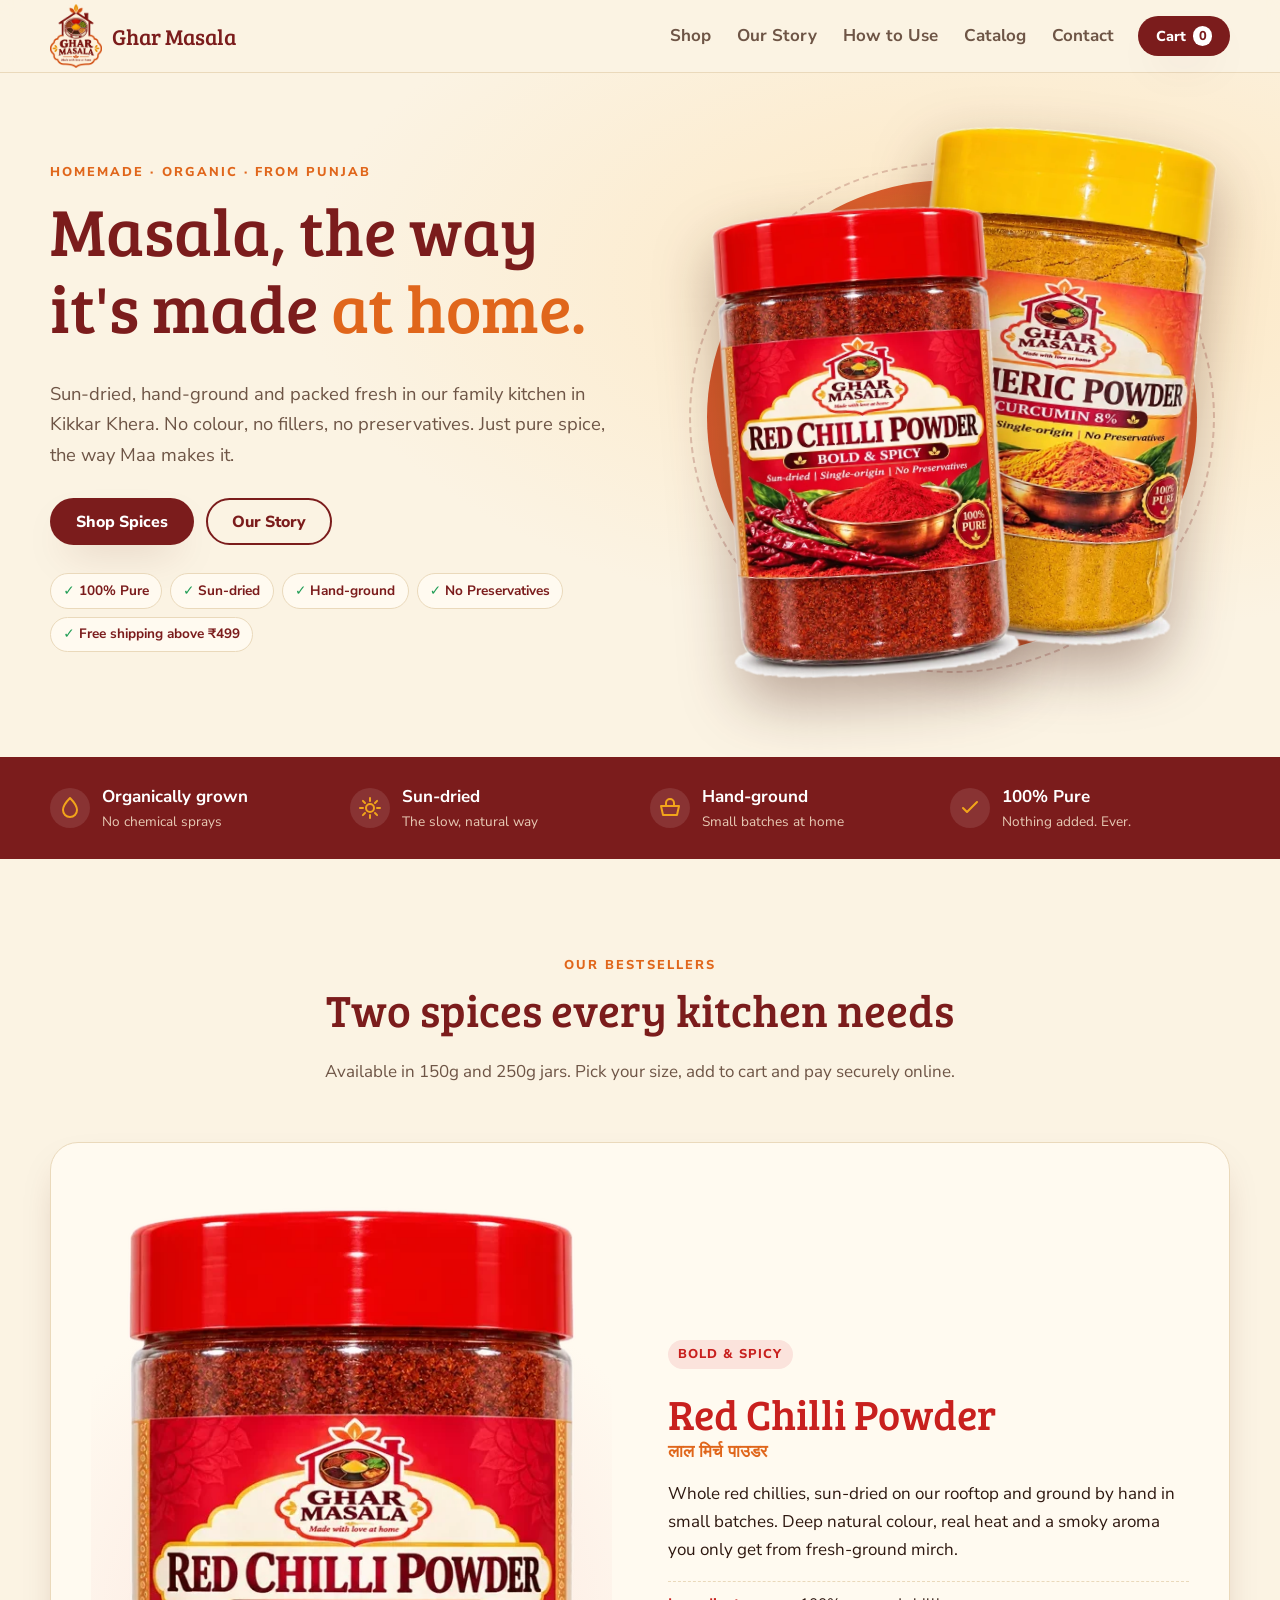
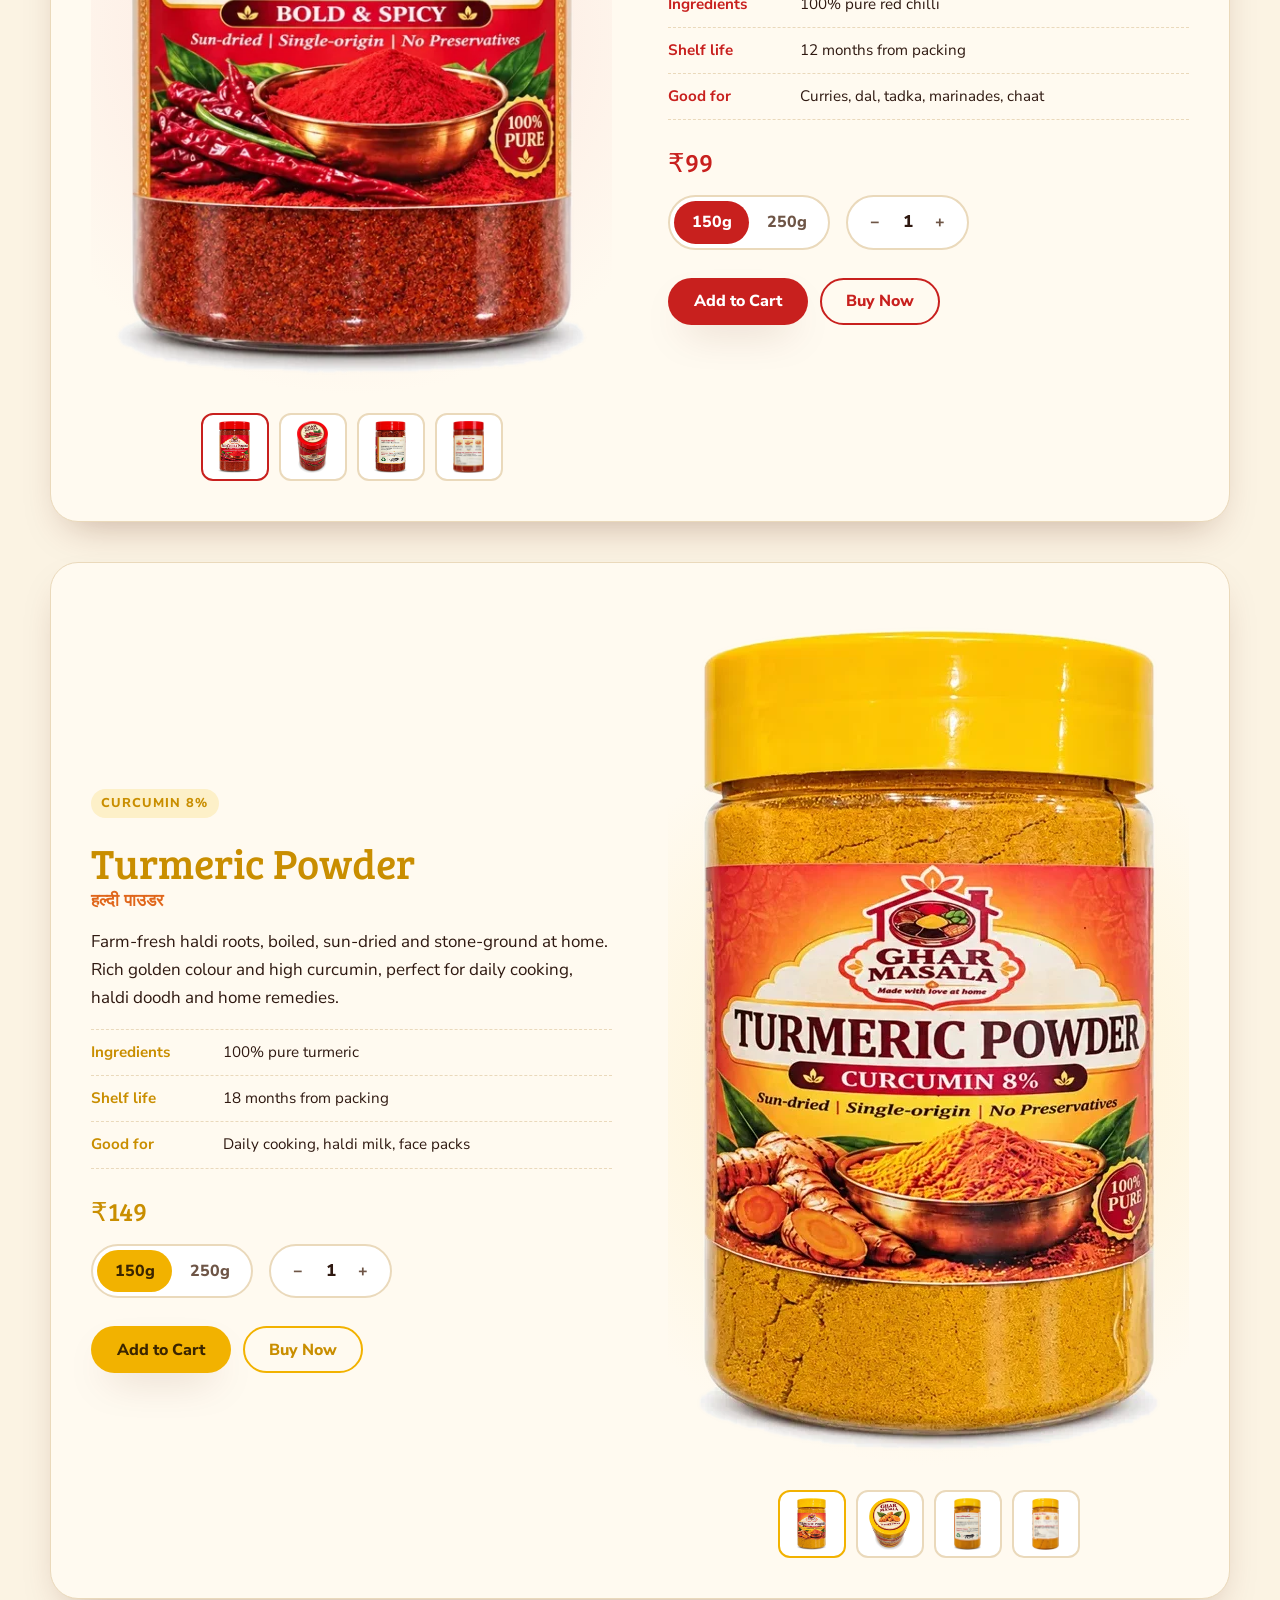
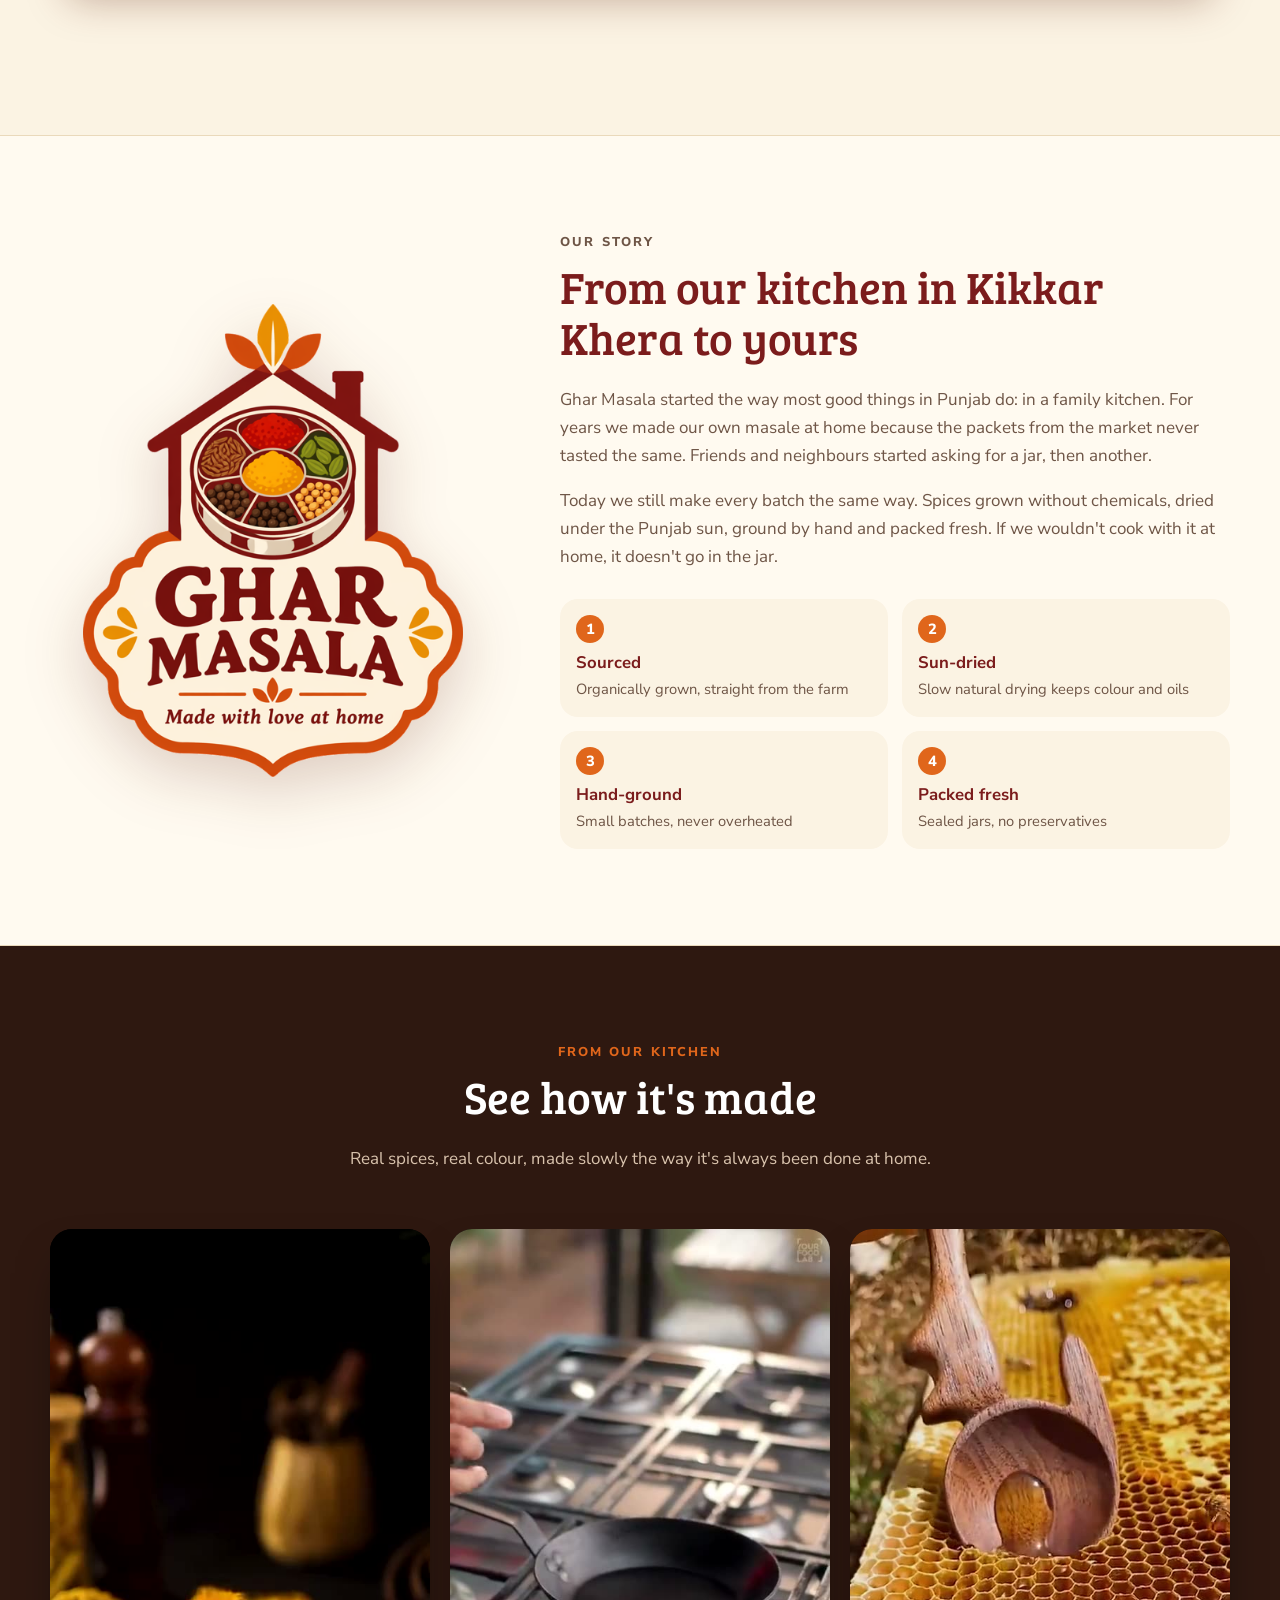
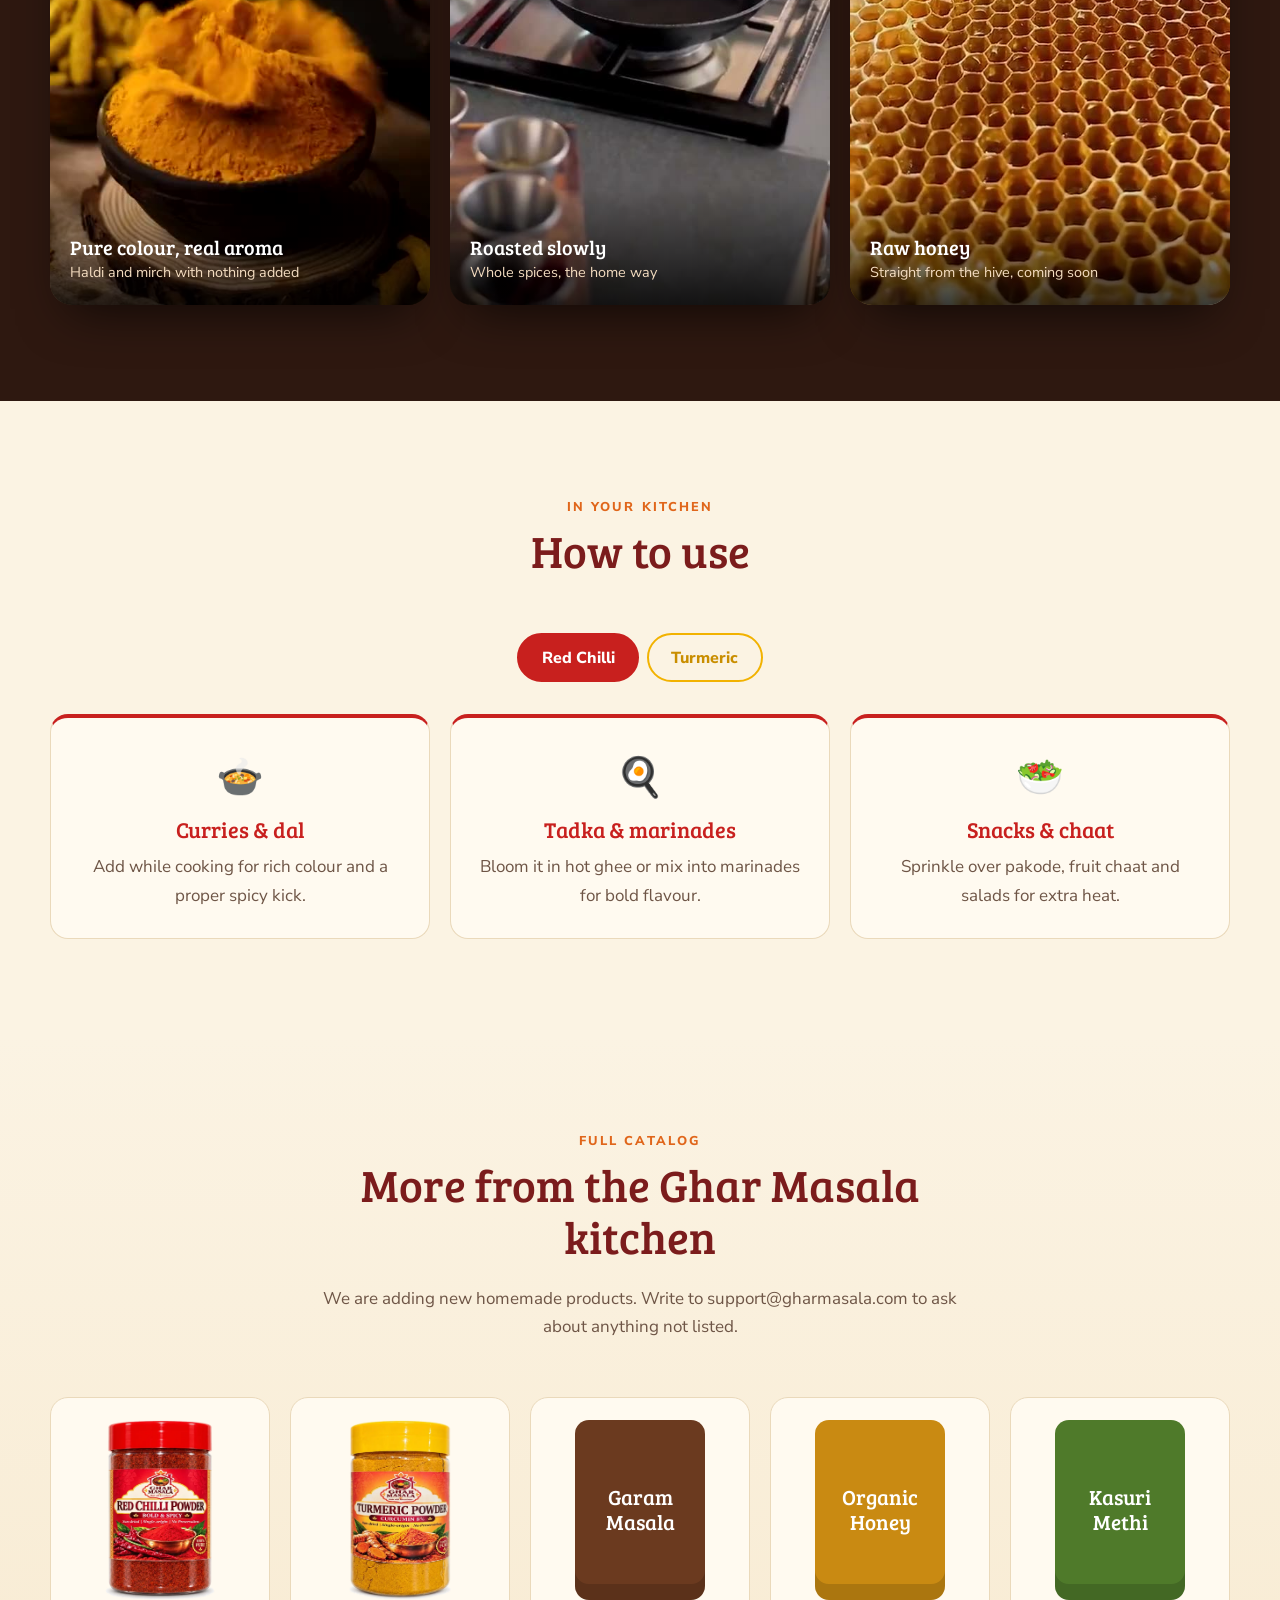
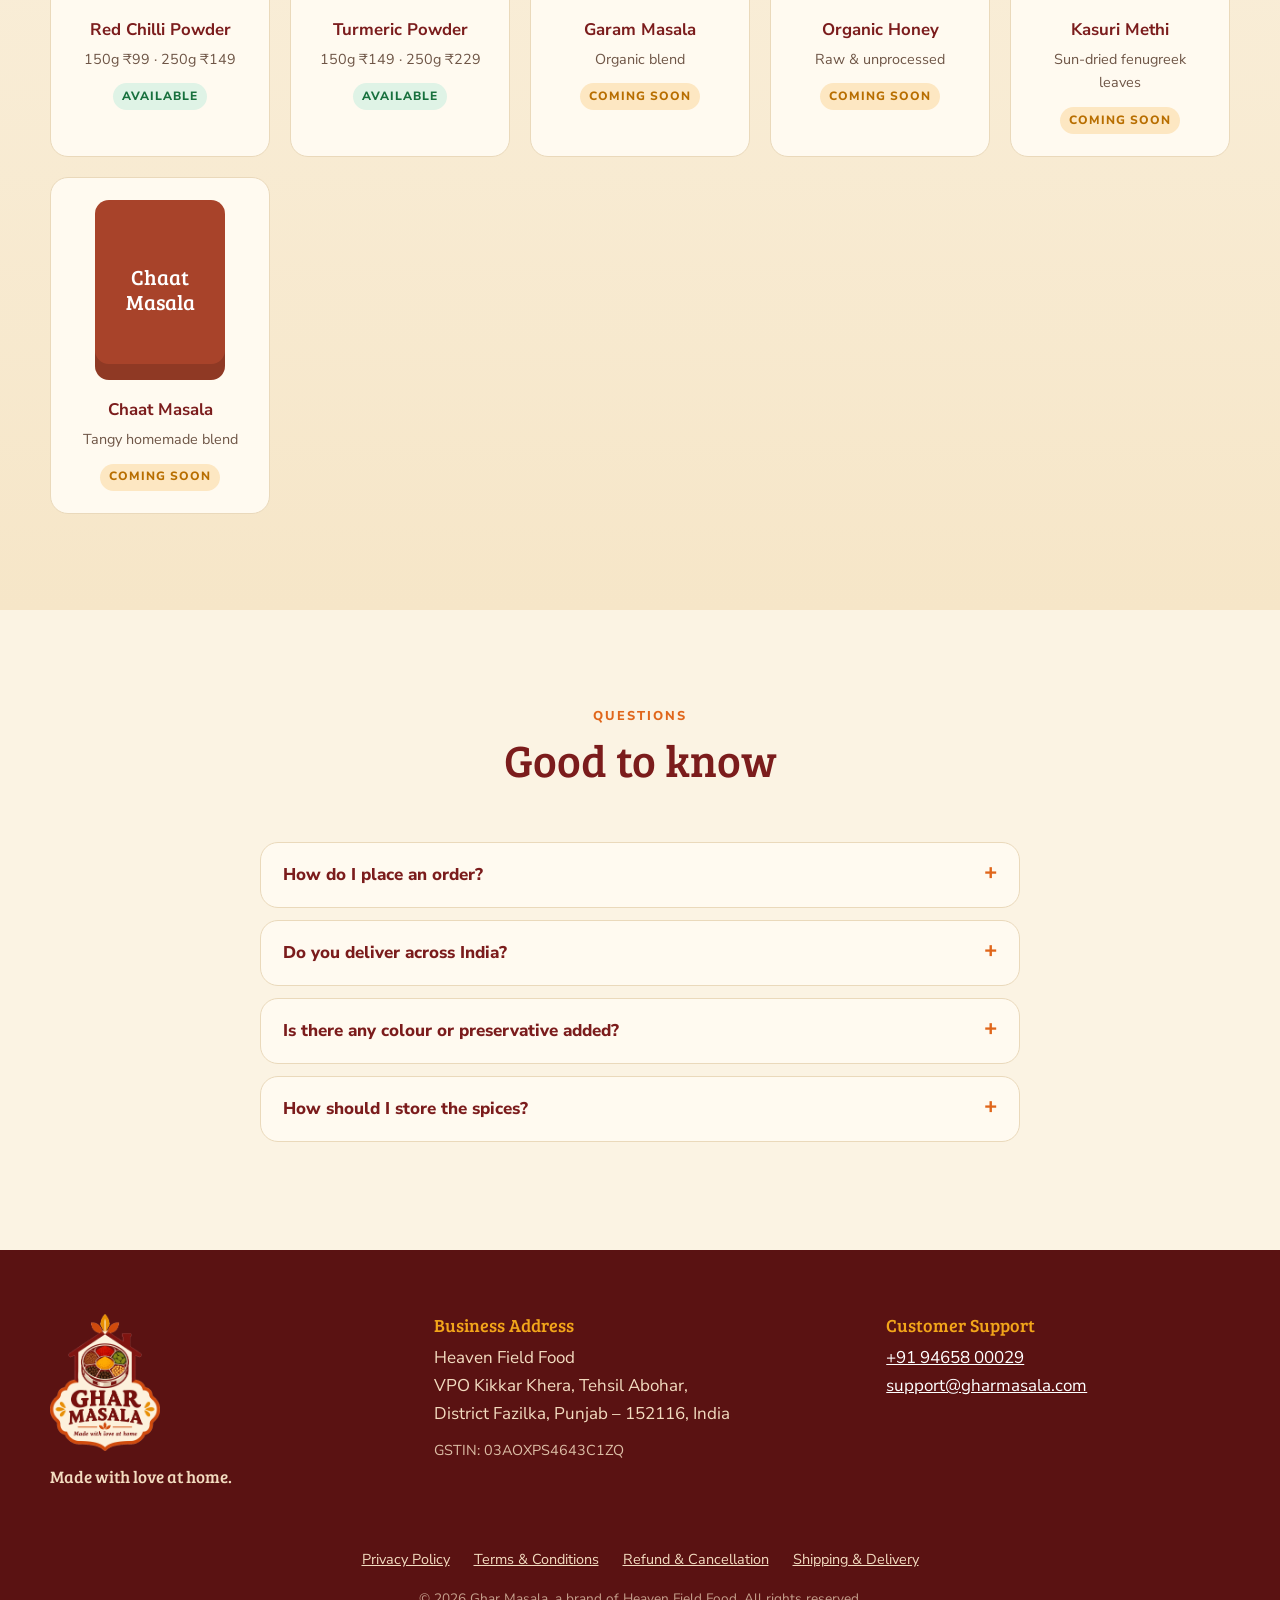
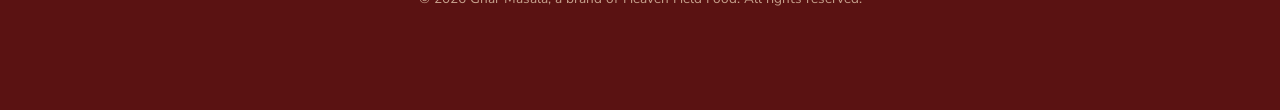
==== commit d5475ca6: "Add "See how it's made" looping video section Three muted, looping portrait videos (spices, roasting" ====
--- a/index.html
+++ b/index.html
@@ -167,6 +167,22 @@
     </div>
   </section>
 
+  <!-- VIDEOS -->
+  <section id="made" class="section films">
+    <div class="wrap">
+      <header class="sec-head reveal">
+        <p class="eyebrow">From Our Kitchen</p>
+        <h2>See how it's made</h2>
+        <p>Real spices, real colour, made slowly the way it's always been done at home.</p>
+      </header>
+      <div class="film-row">
+        <figure class="film reveal"><video src="videos/spices.mp4" poster="videos/spices.jpg" muted loop playsinline preload="none" aria-label="Turmeric and red chilli powder close-up"></video><figcaption><b>Pure colour, real aroma</b>Haldi and mirch with nothing added</figcaption></figure>
+        <figure class="film reveal"><video src="videos/roasting.mp4" poster="videos/roasting.jpg" muted loop playsinline preload="none" aria-label="Whole spices roasting in an iron kadhai"></video><figcaption><b>Roasted slowly</b>Whole spices, the home way</figcaption></figure>
+        <figure class="film reveal"><video src="videos/honey.mp4" poster="videos/honey.jpg" muted loop playsinline preload="none" aria-label="Raw honey on a honeycomb"></video><figcaption><b>Raw honey</b>Straight from the hive, coming soon</figcaption></figure>
+      </div>
+    </div>
+  </section>
+
   <!-- HOW TO USE -->
   <section id="use" class="section">
     <div class="wrap">
--- a/style.css
+++ b/style.css
@@ -242,3 +242,17 @@
 .co-note { font-size: .85rem; color: var(--muted); margin-top: 12px; }
 @media (max-width: 860px) { .co-in { grid-template-columns: 1fr; } .co-row { grid-template-columns: 48px 1fr auto; } .co-line { display: none; } }
 .co-free { margin: 12px 0 0; font-weight: 700; color: #17703d; }
+
+/* video strip */
+.films { background: var(--ink); }
+.films h2 { color: #fff; }
+.films .sec-head p:last-child { color: #d9c3ad; }
+.film-row { display: grid; grid-template-columns: repeat(3, 1fr); gap: 20px; }
+.film { margin: 0; border-radius: 22px; overflow: hidden; position: relative; aspect-ratio: 9 / 16; background: #000; box-shadow: 0 24px 50px -20px rgba(0, 0, 0, .7); }
+.film video { width: 100%; height: 100%; object-fit: cover; display: block; }
+.film figcaption { position: absolute; inset: auto 0 0; padding: 48px 20px 20px; color: #f3dcc0; font-size: .9rem; background: linear-gradient(transparent, rgba(0, 0, 0, .75)); }
+.film figcaption b { display: block; color: #fff; font: 1.25rem "Bree Serif", serif; }
+@media (max-width: 760px) {
+  .film-row { grid-auto-flow: column; grid-template-columns: none; grid-auto-columns: 72%; overflow-x: auto; scroll-snap-type: x mandatory; padding-bottom: 8px; }
+  .film { scroll-snap-align: center; }
+}
